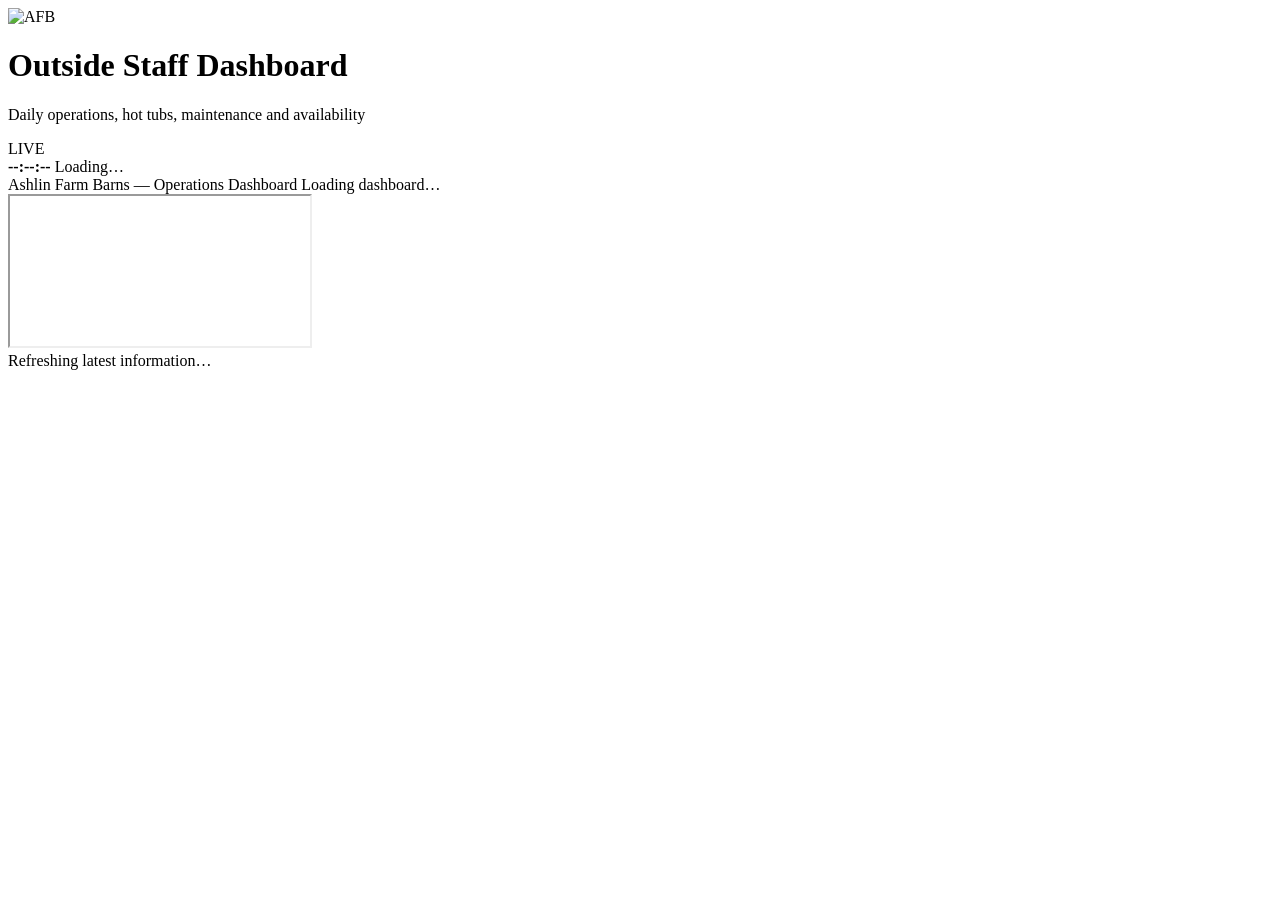
==== index.html @ d500314c "Add index.html" ====
<!doctype html>
<html lang="en">
<head>
  <meta charset="utf-8">
  <meta name="viewport" content="width=device-width, initial-scale=1">
  <meta name="theme-color" content="#0b3048">
  <title>AFB Outside Staff Dashboard</title>
  <link rel="icon" href="afb-logo.svg" type="image/svg+xml">
  <link rel="stylesheet" href="styles.css">
</head>
<body>
  <div class="shell">
    <header class="topbar">
      <div class="brand">
        <img src="afb-logo.svg" alt="AFB" class="logo">
        <div class="brand-text">
          <h1>Outside Staff Dashboard</h1>
          <p>Daily operations, hot tubs, maintenance and availability</p>
        </div>
      </div>

      <div class="status-area">
        <div class="connection" id="connectionState">
          <span class="dot"></span>
          <span>LIVE</span>
        </div>

        <div class="clock">
          <strong id="clock">--:--:--</strong>
          <span id="date">Loading…</span>
        </div>
      </div>
    </header>

    <div class="subbar">
      <span>Ashlin Farm Barns — Operations Dashboard</span>
      <span id="refreshText">Loading dashboard…</span>
    </div>

    <main class="viewer">
      <div class="progress" id="progress"></div>

      <iframe
        id="dashboard"
        title="AFB Operations Dashboard"
        referrerpolicy="no-referrer"
        allowfullscreen>
      </iframe>

      <div id="loadingBadge" class="loading-badge">Refreshing latest information…</div>
      <div id="offlineBadge" class="offline-badge" hidden>
        Internet connection lost — showing the last loaded dashboard
      </div>
    </main>
  </div>

  <script src="app.js"></script>
</body>
</html>
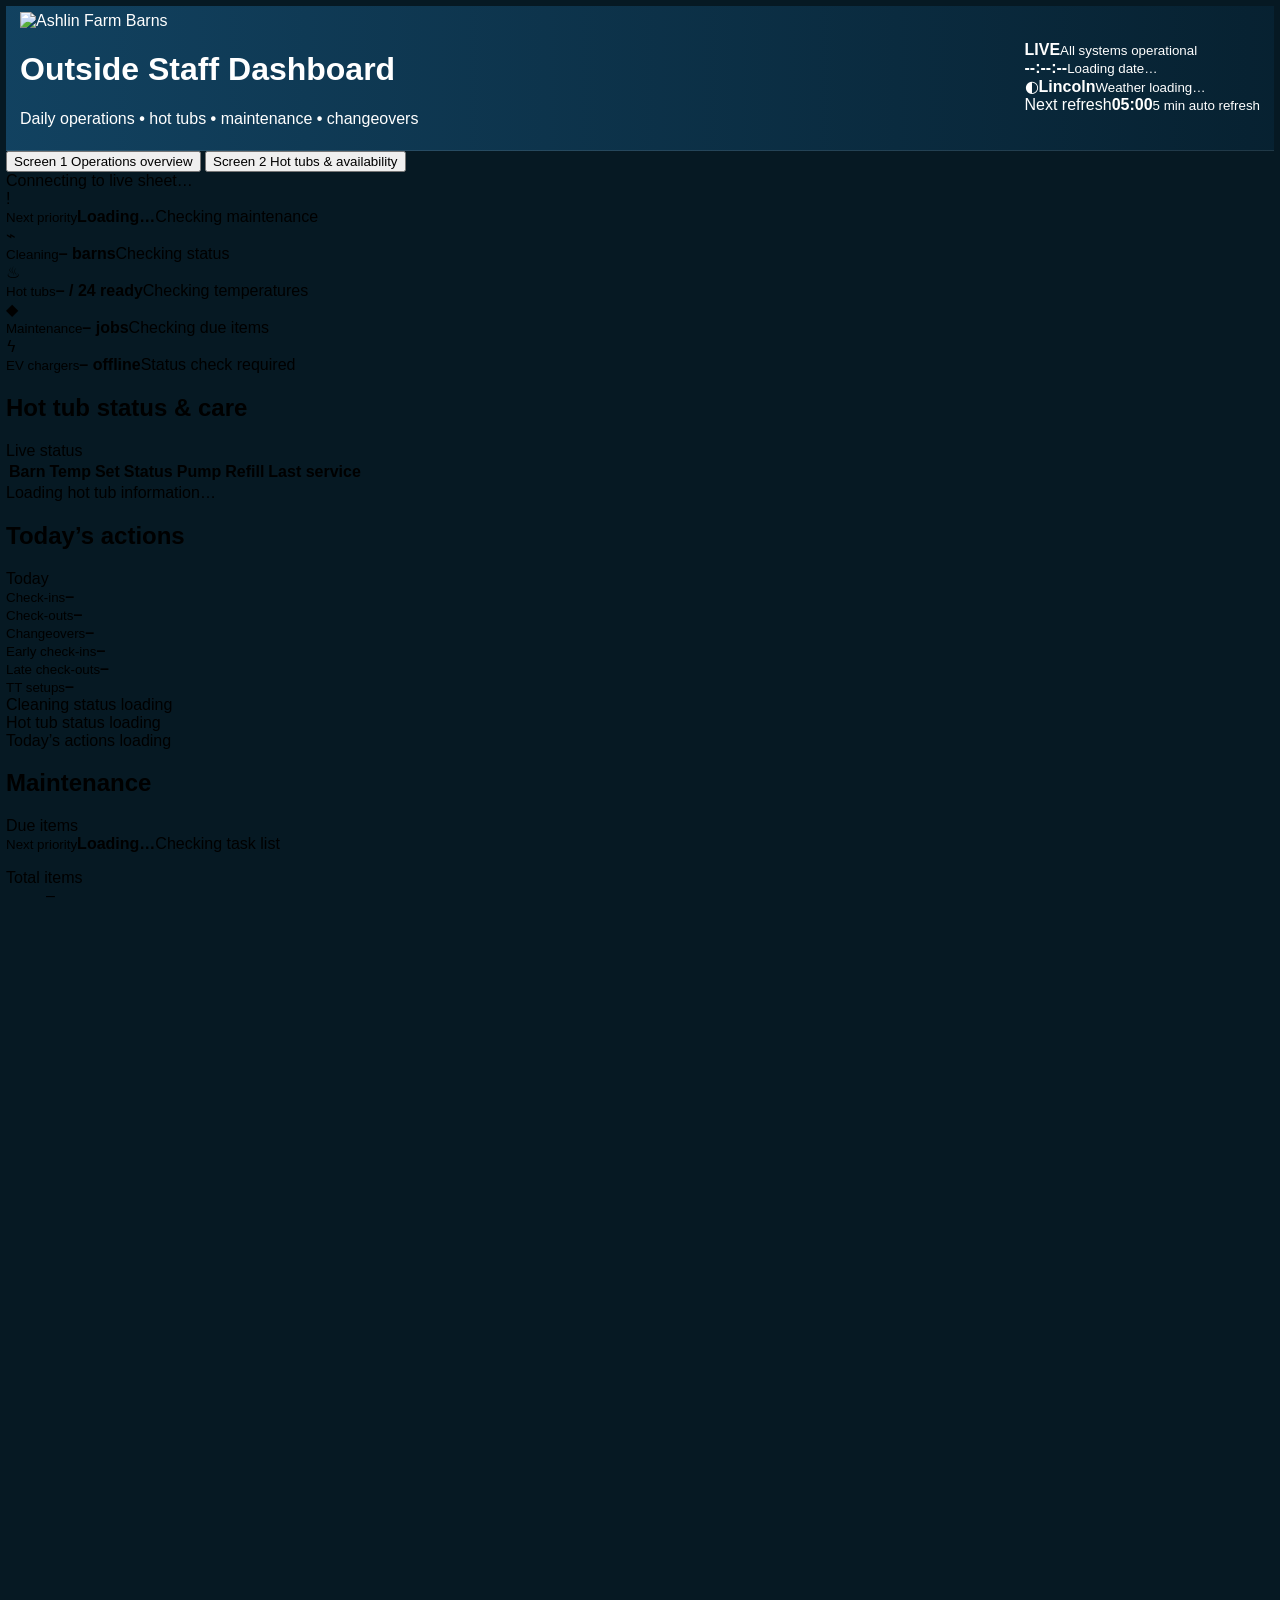
==== commit b3154166: "Replace spreadsheet wrapper with AFB operations dashboard" ====
--- a/index.html
+++ b/index.html
@@ -2,58 +2,112 @@
 <html lang="en">
 <head>
   <meta charset="utf-8">
-  <meta name="viewport" content="width=device-width, initial-scale=1">
-  <meta name="theme-color" content="#0b3048">
+  <meta name="viewport" content="width=device-width,initial-scale=1">
+  <meta name="theme-color" content="#050b10">
   <title>AFB Outside Staff Dashboard</title>
-  <link rel="icon" href="afb-logo.svg" type="image/svg+xml">
+  <link rel="icon" href="afb-logo.png" type="image/png">
   <link rel="stylesheet" href="styles.css">
 </head>
 <body>
-  <div class="shell">
+  <div class="app-shell">
     <header class="topbar">
-      <div class="brand">
-        <img src="afb-logo.svg" alt="AFB" class="logo">
-        <div class="brand-text">
+      <div class="brand-lockup">
+        <img src="afb-logo.png" class="afb-logo" alt="Ashlin Farm Barns">
+        <div>
           <h1>Outside Staff Dashboard</h1>
-          <p>Daily operations, hot tubs, maintenance and availability</p>
+          <p>Daily operations <b>•</b> hot tubs <b>•</b> maintenance <b>•</b> changeovers</p>
         </div>
       </div>
-
-      <div class="status-area">
-        <div class="connection" id="connectionState">
-          <span class="dot"></span>
-          <span>LIVE</span>
-        </div>
-
-        <div class="clock">
-          <strong id="clock">--:--:--</strong>
-          <span id="date">Loading…</span>
-        </div>
+      <div class="header-stats">
+        <div class="system-state" id="systemState"><span class="live-dot"></span><strong>LIVE</strong><small>All systems operational</small></div>
+        <div class="clock-block"><strong id="clock">--:--:--</strong><small id="date">Loading date…</small></div>
+        <div class="weather-block"><span id="weatherIcon">◐</span><strong id="weatherTemp">Lincoln</strong><small id="weatherText">Weather loading…</small></div>
+        <div class="refresh-block"><span>Next refresh</span><strong id="refreshCountdown">05:00</strong><small>5 min auto refresh</small></div>
       </div>
     </header>
 
-    <div class="subbar">
-      <span>Ashlin Farm Barns — Operations Dashboard</span>
-      <span id="refreshText">Loading dashboard…</span>
-    </div>
+    <nav class="screen-tabs" aria-label="Dashboard screens">
+      <button class="screen-tab active" data-screen="overview">Screen 1 <span>Operations overview</span></button>
+      <button class="screen-tab" data-screen="availability">Screen 2 <span>Hot tubs & availability</span></button>
+      <div class="data-status"><span id="dataStatus">Connecting to live sheet…</span><i id="lastUpdated"></i></div>
+    </nav>
 
-    <main class="viewer">
-      <div class="progress" id="progress"></div>
+    <main>
+      <section class="screen active" id="overviewScreen">
+        <div class="alert-row">
+          <article class="alert-card priority"><span class="card-icon">!</span><div><small>Next priority</small><strong id="priorityBarn">Loading…</strong><span id="priorityTask">Checking maintenance</span></div></article>
+          <article class="alert-card cleaning"><span class="card-icon">⌁</span><div><small>Cleaning</small><strong><b id="cleaningCount">–</b> barns</strong><span id="cleaningText">Checking status</span></div></article>
+          <article class="alert-card tubs"><span class="card-icon">♨</span><div><small>Hot tubs</small><strong id="hotTubReady">– / 24 ready</strong><span id="hotTubText">Checking temperatures</span></div></article>
+          <article class="alert-card maintenance"><span class="card-icon">◆</span><div><small>Maintenance</small><strong><b id="maintenanceJobs">–</b> jobs</strong><span id="maintenanceText">Checking due items</span></div></article>
+          <article class="alert-card chargers"><span class="card-icon">ϟ</span><div><small>EV chargers</small><strong><b id="chargerOffline">–</b> offline</strong><span id="chargerText">Status check required</span></div></article>
+        </div>
 
-      <iframe
-        id="dashboard"
-        title="AFB Operations Dashboard"
-        referrerpolicy="no-referrer"
-        allowfullscreen>
-      </iframe>
+        <div class="overview-grid">
+          <article class="panel tubs-panel">
+            <header><h2>Hot tub status & care</h2><span id="tubPanelBadge">Live status</span></header>
+            <div class="table-wrap"><table id="hotTubTable"><thead><tr><th>Barn</th><th>Temp</th><th>Set</th><th>Status</th><th>Pump</th><th>Refill</th><th>Last service</th></tr></thead><tbody></tbody></table></div>
+            <footer id="tubFooter">Loading hot tub information…</footer>
+          </article>
 
-      <div id="loadingBadge" class="loading-badge">Refreshing latest information…</div>
-      <div id="offlineBadge" class="offline-badge" hidden>
-        Internet connection lost — showing the last loaded dashboard
-      </div>
+          <article class="panel actions-panel">
+            <header><h2>Today’s actions</h2><span id="todayLabel">Today</span></header>
+            <div class="metric-grid">
+              <div><small>Check-ins</small><strong id="checkIns">–</strong></div>
+              <div><small>Check-outs</small><strong id="checkOuts">–</strong></div>
+              <div><small>Changeovers</small><strong id="changeovers">–</strong></div>
+              <div class="warn"><small>Early check-ins</small><strong id="earlyCheckIns">–</strong></div>
+              <div><small>Late check-outs</small><strong id="lateCheckOuts">–</strong></div>
+              <div><small>TT setups</small><strong id="ttSetups">–</strong></div>
+            </div>
+            <div class="action-ribbons">
+              <div class="danger" id="cleaningRibbon">Cleaning status loading</div>
+              <div class="amber" id="tubActionRibbon">Hot tub status loading</div>
+              <div class="blue" id="changeRibbon">Today’s actions loading</div>
+            </div>
+          </article>
+
+          <article class="panel maintenance-panel">
+            <header><h2>Maintenance</h2><span>Due items</span></header>
+            <div class="priority-box"><small>Next priority</small><strong id="maintenanceBarn">Loading…</strong><span id="maintenanceTask">Checking task list</span><b id="maintenanceAge"></b></div>
+            <dl class="summary-list">
+              <div><dt>Total items</dt><dd id="maintenanceTotal">–</dd></div>
+              <div class="bad"><dt>Overdue</dt><dd id="maintenanceOverdue">–</dd></div>
+              <div class="warn"><dt>Due this month</dt><dd id="maintenanceThisMonth">–</dd></div>
+              <div class="good"><dt>Due next month</dt><dd id="maintenanceNextMonth">–</dd></div>
+              <div><dt>Due soon</dt><dd id="maintenanceSoon">–</dd></div>
+            </dl>
+          </article>
+
+          <div class="side-stack">
+            <article class="panel mini-panel"><header><h2>PAT testing</h2></header><dl class="summary-list compact"><div><dt>Total items</dt><dd id="patTotal">–</dd></div><div><dt>Failed</dt><dd id="patFailed">–</dd></div><div class="bad"><dt>Overdue</dt><dd id="patOverdue">–</dd></div><div><dt>Due soon</dt><dd id="patSoon">–</dd></div></dl></article>
+            <article class="panel next-panel"><header><h2>Next actions</h2><span>Top 5</span></header><div id="nextActions" class="next-actions"><p>Loading task list…</p></div></article>
+          </div>
+        </div>
+      </section>
+
+      <section class="screen" id="availabilityScreen">
+        <div class="availability-header">
+          <div><small>Screen 2</small><h2>Hot tubs & availability</h2><p>Live booking window from 3 days ago to 14 days ahead</p></div>
+          <div class="legend"><span class="booked">Booked</span><span class="turn">Changeover</span><span class="free">Available</span><span class="fault">Action needed</span></div>
+        </div>
+        <div class="availability-layout">
+          <article class="panel availability-panel"><div class="availability-scroll"><table id="availabilityTable"><thead></thead><tbody></tbody></table></div></article>
+          <aside class="availability-side">
+            <article class="panel"><header><h2>Hot tub actions</h2></header><div id="tubActionList" class="large-actions"><p>Loading live hot tub status…</p></div></article>
+            <article class="panel occupancy"><small>Site occupancy</small><strong id="occupancyCount">– / 24</strong><span id="occupancyText">Loading bookings…</span></article>
+          </aside>
+        </div>
+      </section>
     </main>
+
+    <footer class="footerbar">
+      <span><i class="status-orb green"></i>Internet <b id="internetState">Connected</b></span>
+      <span><i class="status-orb green"></i>Data source <b id="sourceState">Connecting</b></span>
+      <span>Dashboard refreshes every 5 minutes</span>
+      <em>Exceptional stays. Personal touches.</em>
+      <img src="afb-logo.png" alt="">
+    </footer>
   </div>
-
   <script src="app.js"></script>
 </body>
 </html>
--- a/styles.css
+++ b/styles.css
@@ -0,0 +1,248 @@
+:root {
+  --navy-950: #061923;
+  --navy-900: #0a2638;
+  --navy-800: #0d3650;
+  --navy-700: #174f70;
+  --blue-500: #2384b8;
+  --green: #2fd18c;
+  --white: #ffffff;
+  --muted: #a9bfcc;
+}
+
+* {
+  box-sizing: border-box;
+}
+
+html,
+body {
+  width: 100%;
+  height: 100%;
+  margin: 0;
+  overflow: hidden;
+  font-family: "Segoe UI", Arial, sans-serif;
+  background: var(--navy-950);
+}
+
+body {
+  padding: 6px;
+}
+
+.shell {
+  width: 100%;
+  height: 100%;
+  display: grid;
+  grid-template-rows: 58px 24px minmax(0, 1fr);
+  overflow: hidden;
+  border: 1px solid rgba(255, 255, 255, 0.12);
+  border-radius: 10px;
+  background: var(--navy-900);
+  box-shadow: 0 16px 45px rgba(0, 0, 0, 0.32);
+}
+
+.topbar {
+  display: flex;
+  align-items: center;
+  justify-content: space-between;
+  min-width: 0;
+  padding: 6px 14px;
+  color: var(--white);
+  background:
+    linear-gradient(90deg, rgba(18, 67, 97, 0.98), rgba(7, 34, 49, 0.98));
+  border-bottom: 1px solid rgba(255, 255, 255, 0.10);
+}
+
+.brand {
+  display: flex;
+  align-items: center;
+  gap: 11px;
+  min-width: 0;
+}
+
+.logo {
+  width: 42px;
+  height: 42px;
+  flex: 0 0 auto;
+  filter: drop-shadow(0 4px 8px rgba(0, 0, 0, 0.25));
+}
+
+.brand-text {
+  min-width: 0;
+}
+
+.brand-text h1 {
+  margin: 0;
+  font-size: clamp(17px, 1.45vw, 24px);
+  line-height: 1.05;
+  font-weight: 750;
+  letter-spacing: 0.01em;
+}
+
+.brand-text p {
+  margin: 4px 0 0;
+  color: var(--muted);
+  font-size: clamp(9px, 0.72vw, 12px);
+  white-space: nowrap;
+}
+
+.status-area {
+  display: flex;
+  align-items: center;
+  gap: 15px;
+  flex: 0 0 auto;
+}
+
+.connection {
+  height: 28px;
+  display: inline-flex;
+  align-items: center;
+  gap: 7px;
+  padding: 0 10px;
+  border: 1px solid rgba(47, 209, 140, 0.40);
+  border-radius: 999px;
+  color: #dfffee;
+  background: rgba(47, 209, 140, 0.09);
+  font-weight: 800;
+  font-size: 10px;
+  letter-spacing: 0.11em;
+}
+
+.connection.offline {
+  border-color: rgba(255, 181, 71, 0.5);
+  background: rgba(255, 181, 71, 0.12);
+  color: #fff2d6;
+}
+
+.dot {
+  width: 7px;
+  height: 7px;
+  border-radius: 50%;
+  background: var(--green);
+  box-shadow: 0 0 0 4px rgba(47, 209, 140, 0.13);
+  animation: pulse 2s infinite;
+}
+
+.connection.offline .dot {
+  background: #ffb547;
+  box-shadow: 0 0 0 4px rgba(255, 181, 71, 0.13);
+}
+
+.clock {
+  min-width: 136px;
+  text-align: right;
+}
+
+.clock strong {
+  display: block;
+  font-size: clamp(18px, 1.5vw, 25px);
+  line-height: 1;
+  letter-spacing: 0.03em;
+}
+
+.clock span {
+  display: block;
+  margin-top: 4px;
+  color: var(--muted);
+  font-size: 10px;
+}
+
+.subbar {
+  display: flex;
+  align-items: center;
+  justify-content: space-between;
+  padding: 0 11px;
+  color: #edf7fb;
+  background: linear-gradient(90deg, #1d5d86, #174b6c);
+  border-bottom: 1px solid rgba(255, 255, 255, 0.10);
+  font-size: 11px;
+  font-weight: 700;
+}
+
+.subbar span:last-child {
+  color: #d8e8f1;
+  font-weight: 600;
+}
+
+.viewer {
+  position: relative;
+  min-height: 0;
+  overflow: hidden;
+  background: #f6f8f9;
+}
+
+#dashboard {
+  display: block;
+  width: 100%;
+  height: 100%;
+  border: 0;
+  background: #f6f8f9;
+}
+
+.progress {
+  position: absolute;
+  z-index: 5;
+  top: 0;
+  left: 0;
+  width: 0;
+  height: 3px;
+  opacity: 0;
+  background: linear-gradient(90deg, #55c5ec, #2fd18c);
+}
+
+body.loading .progress {
+  opacity: 1;
+  animation: loadbar 1.8s ease-in-out infinite;
+}
+
+.loading-badge,
+.offline-badge {
+  position: absolute;
+  z-index: 6;
+  padding: 8px 11px;
+  border-radius: 8px;
+  font-size: 11px;
+  font-weight: 700;
+  box-shadow: 0 8px 24px rgba(0, 0, 0, 0.22);
+}
+
+.loading-badge {
+  right: 12px;
+  bottom: 10px;
+  color: #fff;
+  background: rgba(5, 28, 42, 0.92);
+  opacity: 0;
+  transform: translateY(5px);
+  transition: 0.2s ease;
+}
+
+body.loading .loading-badge {
+  opacity: 1;
+  transform: translateY(0);
+}
+
+.offline-badge {
+  left: 50%;
+  top: 10px;
+  transform: translateX(-50%);
+  color: #fff6df;
+  background: rgba(145, 84, 0, 0.95);
+}
+
+@keyframes pulse {
+  0%, 100% { opacity: 1; }
+  50% { opacity: 0.45; }
+}
+
+@keyframes loadbar {
+  0%   { width: 8%; transform: translateX(-100%); }
+  55%  { width: 46%; }
+  100% { width: 75%; transform: translateX(145%); }
+}
+
+@media (max-width: 900px) {
+  body { padding: 0; }
+  .shell { border-radius: 0; border: 0; }
+  .brand-text p { display: none; }
+  .connection { display: none; }
+  .clock { min-width: 105px; }
+  .subbar { font-size: 10px; }
+}
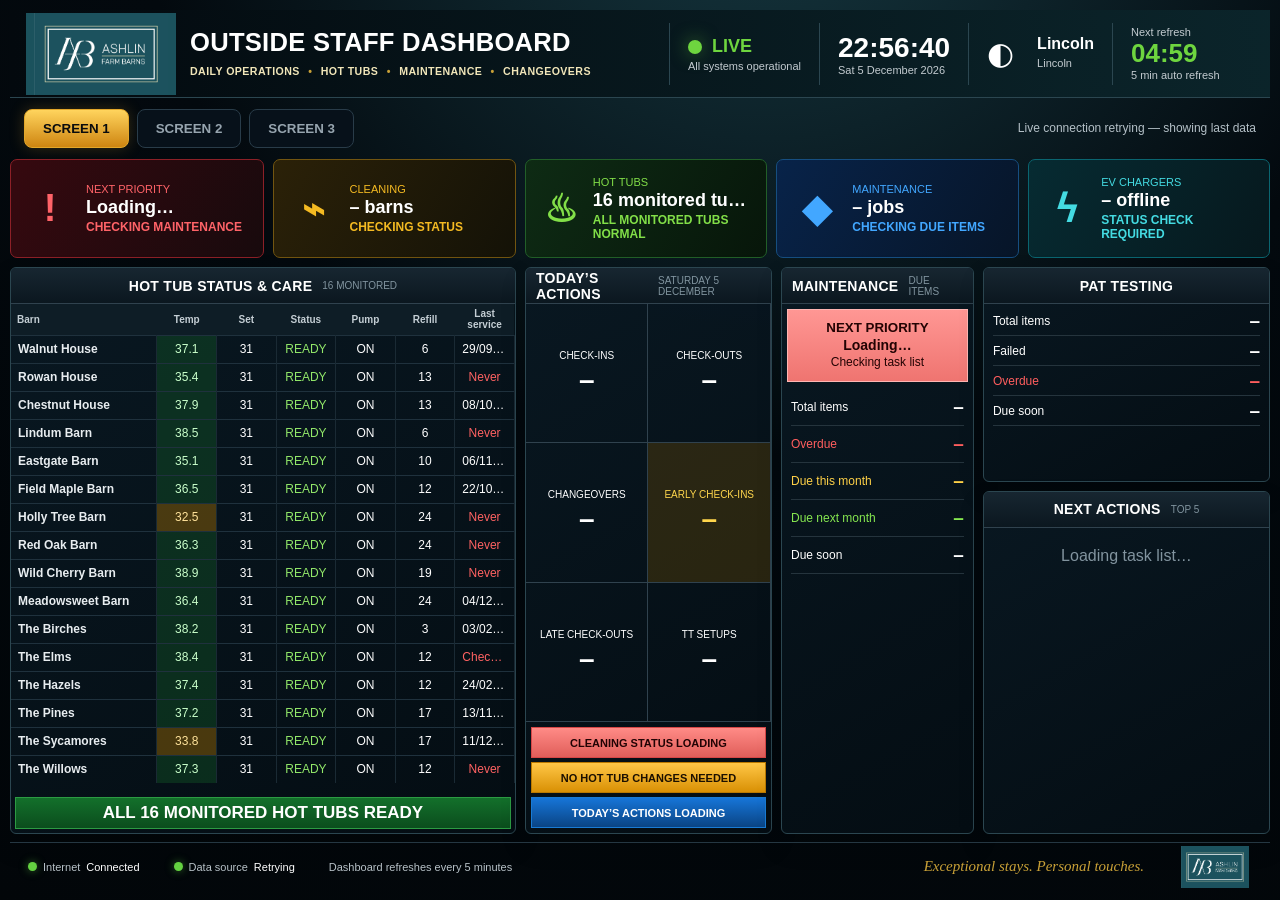
==== commit c65fc019: "Add secure live operations screen (index.html)" ====
--- a/index.html
+++ b/index.html
@@ -29,6 +29,7 @@
     <nav class="screen-tabs" aria-label="Dashboard screens">
       <button class="screen-tab active" data-screen="overview">Screen 1 <span>Operations overview</span></button>
       <button class="screen-tab" data-screen="availability">Screen 2 <span>Hot tubs & availability</span></button>
+      <button class="screen-tab" data-screen="operations">Screen 3 <span>Live site operations</span></button>
       <div class="data-status"><span id="dataStatus">Connecting to live sheet…</span><i id="lastUpdated"></i></div>
     </nav>
 
@@ -98,6 +99,32 @@
           </aside>
         </div>
       </section>
+
+      <section class="screen" id="operationsScreen">
+        <div class="operations-header">
+          <div><small>Screen 3</small><h2>Live site operations</h2><p>Securely linked to AFB Staff</p></div>
+          <div class="operations-updated"><span id="appFeedState">Checking secure connection…</span><i id="appFeedUpdated"></i></div>
+        </div>
+        <div id="tvSetupState" class="tv-setup-state" hidden>
+          <strong>Connect this TV to AFB Staff</strong>
+          <p>Create a one-time setup link in <b>Manager → TV dashboard</b>, then open that link on this screen.</p>
+        </div>
+        <div id="operationsContent" class="operations-content">
+          <div class="operations-metrics">
+            <article class="ops-metric staff"><span>Outside staff</span><strong id="staffCount">–</strong><small>checked in now</small></article>
+            <article class="ops-metric bbq"><span>BBQs</span><strong id="bbqCount">–</strong><small>to clean</small></article>
+            <article class="ops-metric lockout"><span>Hot tubs</span><strong id="lockoutCount">–</strong><small>on lockout</small></article>
+            <article class="ops-metric urgent"><span>Maintenance</span><strong id="urgentCount">–</strong><small>urgent / high</small></article>
+            <article class="ops-metric checks"><span>Checks today</span><strong><b id="morningCheckCount">–</b> / <b id="afternoonCheckCount">–</b></strong><small>morning / afternoon</small></article>
+          </div>
+          <div class="operations-grid">
+            <article class="panel ops-panel"><header><h2>Outside staff checked in</h2><span>First names</span></header><div id="checkedInList" class="ops-list"></div></article>
+            <article class="panel ops-panel"><header><h2>BBQs to clean</h2><span>Thursday & Sunday reports</span></header><div id="bbqList" class="ops-list"></div></article>
+            <article class="panel ops-panel"><header><h2>Hot tub lockouts</h2><span>Current</span></header><div id="lockoutList" class="ops-list"></div></article>
+            <article class="panel ops-panel maintenance-live"><header><h2>Urgent app maintenance</h2><span>Top 5</span></header><div id="urgentList" class="ops-list"></div></article>
+          </div>
+        </div>
+      </section>
     </main>
 
     <footer class="footerbar">
--- a/styles.css
+++ b/styles.css
@@ -1,248 +1,10 @@
-:root {
-  --navy-950: #061923;
-  --navy-900: #0a2638;
-  --navy-800: #0d3650;
-  --navy-700: #174f70;
-  --blue-500: #2384b8;
-  --green: #2fd18c;
-  --white: #ffffff;
-  --muted: #a9bfcc;
-}
-
-* {
-  box-sizing: border-box;
-}
-
-html,
-body {
-  width: 100%;
-  height: 100%;
-  margin: 0;
-  overflow: hidden;
-  font-family: "Segoe UI", Arial, sans-serif;
-  background: var(--navy-950);
-}
-
-body {
-  padding: 6px;
-}
-
-.shell {
-  width: 100%;
-  height: 100%;
-  display: grid;
-  grid-template-rows: 58px 24px minmax(0, 1fr);
-  overflow: hidden;
-  border: 1px solid rgba(255, 255, 255, 0.12);
-  border-radius: 10px;
-  background: var(--navy-900);
-  box-shadow: 0 16px 45px rgba(0, 0, 0, 0.32);
-}
-
-.topbar {
-  display: flex;
-  align-items: center;
-  justify-content: space-between;
-  min-width: 0;
-  padding: 6px 14px;
-  color: var(--white);
-  background:
-    linear-gradient(90deg, rgba(18, 67, 97, 0.98), rgba(7, 34, 49, 0.98));
-  border-bottom: 1px solid rgba(255, 255, 255, 0.10);
-}
-
-.brand {
-  display: flex;
-  align-items: center;
-  gap: 11px;
-  min-width: 0;
-}
-
-.logo {
-  width: 42px;
-  height: 42px;
-  flex: 0 0 auto;
-  filter: drop-shadow(0 4px 8px rgba(0, 0, 0, 0.25));
-}
-
-.brand-text {
-  min-width: 0;
-}
-
-.brand-text h1 {
-  margin: 0;
-  font-size: clamp(17px, 1.45vw, 24px);
-  line-height: 1.05;
-  font-weight: 750;
-  letter-spacing: 0.01em;
-}
-
-.brand-text p {
-  margin: 4px 0 0;
-  color: var(--muted);
-  font-size: clamp(9px, 0.72vw, 12px);
-  white-space: nowrap;
-}
-
-.status-area {
-  display: flex;
-  align-items: center;
-  gap: 15px;
-  flex: 0 0 auto;
-}
-
-.connection {
-  height: 28px;
-  display: inline-flex;
-  align-items: center;
-  gap: 7px;
-  padding: 0 10px;
-  border: 1px solid rgba(47, 209, 140, 0.40);
-  border-radius: 999px;
-  color: #dfffee;
-  background: rgba(47, 209, 140, 0.09);
-  font-weight: 800;
-  font-size: 10px;
-  letter-spacing: 0.11em;
-}
-
-.connection.offline {
-  border-color: rgba(255, 181, 71, 0.5);
-  background: rgba(255, 181, 71, 0.12);
-  color: #fff2d6;
-}
-
-.dot {
-  width: 7px;
-  height: 7px;
-  border-radius: 50%;
-  background: var(--green);
-  box-shadow: 0 0 0 4px rgba(47, 209, 140, 0.13);
-  animation: pulse 2s infinite;
-}
-
-.connection.offline .dot {
-  background: #ffb547;
-  box-shadow: 0 0 0 4px rgba(255, 181, 71, 0.13);
-}
-
-.clock {
-  min-width: 136px;
-  text-align: right;
-}
-
-.clock strong {
-  display: block;
-  font-size: clamp(18px, 1.5vw, 25px);
-  line-height: 1;
-  letter-spacing: 0.03em;
-}
-
-.clock span {
-  display: block;
-  margin-top: 4px;
-  color: var(--muted);
-  font-size: 10px;
-}
-
-.subbar {
-  display: flex;
-  align-items: center;
-  justify-content: space-between;
-  padding: 0 11px;
-  color: #edf7fb;
-  background: linear-gradient(90deg, #1d5d86, #174b6c);
-  border-bottom: 1px solid rgba(255, 255, 255, 0.10);
-  font-size: 11px;
-  font-weight: 700;
-}
-
-.subbar span:last-child {
-  color: #d8e8f1;
-  font-weight: 600;
-}
-
-.viewer {
-  position: relative;
-  min-height: 0;
-  overflow: hidden;
-  background: #f6f8f9;
-}
-
-#dashboard {
-  display: block;
-  width: 100%;
-  height: 100%;
-  border: 0;
-  background: #f6f8f9;
-}
-
-.progress {
-  position: absolute;
-  z-index: 5;
-  top: 0;
-  left: 0;
-  width: 0;
-  height: 3px;
-  opacity: 0;
-  background: linear-gradient(90deg, #55c5ec, #2fd18c);
-}
-
-body.loading .progress {
-  opacity: 1;
-  animation: loadbar 1.8s ease-in-out infinite;
-}
-
-.loading-badge,
-.offline-badge {
-  position: absolute;
-  z-index: 6;
-  padding: 8px 11px;
-  border-radius: 8px;
-  font-size: 11px;
-  font-weight: 700;
-  box-shadow: 0 8px 24px rgba(0, 0, 0, 0.22);
-}
-
-.loading-badge {
-  right: 12px;
-  bottom: 10px;
-  color: #fff;
-  background: rgba(5, 28, 42, 0.92);
-  opacity: 0;
-  transform: translateY(5px);
-  transition: 0.2s ease;
-}
-
-body.loading .loading-badge {
-  opacity: 1;
-  transform: translateY(0);
-}
-
-.offline-badge {
-  left: 50%;
-  top: 10px;
-  transform: translateX(-50%);
-  color: #fff6df;
-  background: rgba(145, 84, 0, 0.95);
-}
-
-@keyframes pulse {
-  0%, 100% { opacity: 1; }
-  50% { opacity: 0.45; }
-}
-
-@keyframes loadbar {
-  0%   { width: 8%; transform: translateX(-100%); }
-  55%  { width: 46%; }
-  100% { width: 75%; transform: translateX(145%); }
-}
-
-@media (max-width: 900px) {
-  body { padding: 0; }
-  .shell { border-radius: 0; border: 0; }
-  .brand-text p { display: none; }
-  .connection { display: none; }
-  .clock { min-width: 105px; }
-  .subbar { font-size: 10px; }
-}
+:root{--bg:#03090e;--panel:#07141d;--panel2:#0a1b26;--line:#2b4650;--lagoon:#1b525d;--beige:#cab4a6;--lemon:#f1e6b9;--gold:#c8a037;--gold2:#f1e6b9;--white:#fff;--muted:#9cabb5;--green:#6ed53f;--red:#ff5c5c;--blue:#3c9df5;--cyan:#55c5ce;--amber:#e5b538}
+*{box-sizing:border-box}html,body{margin:0;width:100%;height:100%;overflow:hidden;background:radial-gradient(circle at 60% -20%,#173b44 0,#03090e 48%,#020609 100%);color:var(--white);font-family:"Segoe UI",Arial,sans-serif}body{padding:10px}.app-shell{height:100%;display:grid;grid-template-rows:88px 45px minmax(0,1fr) 48px;gap:8px;max-width:1920px;margin:auto}.topbar{display:flex;align-items:center;justify-content:space-between;padding:4px 16px;border-bottom:1px solid #2b4650;background:linear-gradient(90deg,rgba(3,9,14,.98),rgba(11,37,43,.96));min-width:0}.brand-lockup{display:flex;align-items:center;gap:14px;min-width:0}.afb-logo{width:150px;height:82px;object-fit:contain;flex:0 0 auto;background:var(--lagoon)}.brand-lockup h1{margin:0;text-transform:uppercase;font-size:clamp(25px,2vw,42px);line-height:1;font-weight:800;letter-spacing:.01em}.brand-lockup p{margin:9px 0 0;color:var(--lemon);font-size:clamp(10px,.83vw,16px);font-weight:700;text-transform:uppercase;letter-spacing:.04em}.brand-lockup p b{padding:0 5px;color:var(--gold)}.header-stats{display:flex;align-items:stretch;height:62px;white-space:nowrap}.header-stats>div{min-width:142px;padding:2px 18px;border-left:1px solid #2b4650;display:grid;align-content:center}.header-stats small,.refresh-block span{display:block;color:#c3cbd0;font-size:11px}.system-state{grid-template-columns:16px auto;column-gap:8px}.system-state strong{color:var(--green);font-size:18px}.system-state small{grid-column:1/3;margin-top:3px}.live-dot{width:14px;height:14px;margin-top:4px;border-radius:50%;background:var(--green);box-shadow:0 0 18px rgba(110,213,63,.5)}.clock-block strong{font-size:28px}.weather-block{grid-template-columns:42px auto!important;column-gap:8px}.weather-block>span{grid-row:1/3;font-size:31px}.weather-block strong{font-size:16px}.weather-block small{max-width:120px;overflow:hidden;text-overflow:ellipsis}.refresh-block strong{font-size:26px;color:var(--green)}
+.screen-tabs{display:flex;align-items:center;gap:8px;padding:0 14px}.screen-tab{height:39px;border:1px solid #293c49;border-radius:8px;background:#07111a;color:#97a5af;padding:0 18px;text-transform:uppercase;font-weight:800;cursor:pointer}.screen-tab span{display:none}.screen-tab.active{color:#090b0d;border-color:#e3a72a;background:linear-gradient(#ffd45d,#ce8511);box-shadow:0 0 15px rgba(231,169,41,.22)}.data-status{margin-left:auto;text-align:right;color:#b4c0c7;font-size:12px}.data-status i{display:block;color:#6d818d;font-style:normal;margin-top:2px}
+main{min-height:0}.screen{display:none;height:100%;min-height:0}.screen.active{display:grid}.alert-row{display:grid;grid-template-columns:1.05fr 1fr 1fr 1fr 1fr;gap:9px;margin-bottom:9px}.alert-card{min-height:86px;display:flex;align-items:center;gap:15px;padding:11px 18px;border:1px solid;border-radius:7px;background:linear-gradient(130deg,rgba(255,255,255,.035),rgba(255,255,255,.012));overflow:hidden}.alert-card .card-icon{width:42px;text-align:center;font-size:38px;font-weight:800}.alert-card div{display:grid;gap:2px;min-width:0}.alert-card small{font-size:11px;text-transform:uppercase}.alert-card strong{font-size:18px;white-space:nowrap;text-overflow:ellipsis;overflow:hidden}.alert-card span:not(.card-icon){font-size:12px;font-weight:700;text-transform:uppercase}.alert-card.priority{border-color:#8c2027;background:linear-gradient(120deg,#36090f,#180a0d)}.priority .card-icon,.priority small,.priority span{color:#ff6368}.alert-card.cleaning{border-color:#725510;background:linear-gradient(120deg,#2b2108,#141207)}.cleaning .card-icon,.cleaning small,.cleaning span{color:#f4ba22}.alert-card.tubs{border-color:#225f28;background:linear-gradient(120deg,#0e2b14,#07160a)}.tubs .card-icon,.tubs small,.tubs span{color:#82df48}.alert-card.maintenance{border-color:#164e80;background:linear-gradient(120deg,#082349,#071528)}.maintenance .card-icon,.maintenance small,.maintenance span{color:#42a7ff}.alert-card.chargers{border-color:#0a6570;background:linear-gradient(120deg,#062b32,#06181d)}.chargers .card-icon,.chargers small,.chargers span{color:#44dbe2}
+.overview-grid{min-height:0;display:grid;grid-template-columns:2.15fr 1.05fr .82fr 1.22fr;gap:9px}.panel{min-height:0;border:1px solid var(--line);border-radius:6px;background:linear-gradient(150deg,rgba(9,24,34,.98),rgba(4,13,19,.98));overflow:hidden;box-shadow:0 12px 26px rgba(0,0,0,.16)}.panel>header{height:36px;display:flex;align-items:center;justify-content:center;gap:10px;border-bottom:1px solid #30424e;background:linear-gradient(#172631,#0b171f);padding:0 10px}.panel h2{margin:0;font-size:14px;text-transform:uppercase;letter-spacing:.02em}.panel>header span{color:#81949f;font-size:10px;text-transform:uppercase}.tubs-panel{display:grid;grid-template-rows:36px minmax(0,1fr) 40px}.table-wrap{min-height:0;overflow:hidden}table{width:100%;border-collapse:collapse;table-layout:fixed}th{height:31px;padding:4px 6px;background:#0e1d26;color:#c4ced4;font-size:10px;text-align:center}td{height:28px;padding:4px 7px;border-top:1px solid #1f313d;border-right:1px solid #1a2a34;font-size:12px;text-align:center;white-space:nowrap;overflow:hidden;text-overflow:ellipsis}th:first-child,td:first-child{text-align:left;width:29%}td:first-child{font-weight:700;color:#e8edf0}.temp-good{background:rgba(24,107,43,.32);color:#caffcb}.temp-warn{background:rgba(176,117,0,.4);color:#ffe39b}.temp-bad{background:#a41415;color:#fff}.status-ready{color:#92e86a}.status-action{color:#ffbf3e}.service-overdue{color:#ff6262}.tubs-panel footer{display:flex;align-items:center;justify-content:center;margin:4px;border:1px solid #2c9b43;background:linear-gradient(#13702b,#0b4d1d);font-weight:800;font-size:17px;text-transform:uppercase}
+.actions-panel{display:grid;grid-template-rows:36px minmax(0,1fr) auto}.metric-grid{display:grid;grid-template-columns:1fr 1fr}.metric-grid>div{display:grid;align-content:center;text-align:center;border-right:1px solid #30424e;border-bottom:1px solid #30424e;min-height:70px}.metric-grid small{text-transform:uppercase;font-size:10px}.metric-grid strong{font-size:28px;margin-top:3px}.metric-grid .warn{background:rgba(123,84,0,.3);color:#ffd64c}.action-ribbons{padding:5px;display:grid;gap:4px}.action-ribbons div{height:31px;display:flex;align-items:center;justify-content:center;text-align:center;font-size:11px;font-weight:800;text-transform:uppercase;border:1px solid}.action-ribbons .danger{border-color:#d64747;background:linear-gradient(#ff8b86,#e05e5a);color:#210304}.action-ribbons .amber{border-color:#bb7900;background:linear-gradient(#ffc747,#d99004);color:#1c1000}.action-ribbons .blue{border-color:#197bd4;background:linear-gradient(#1675d8,#0a4484)}
+.maintenance-panel{display:grid;grid-template-rows:36px auto minmax(0,1fr)}.priority-box{margin:5px;padding:10px 7px;background:linear-gradient(#ff9794,#ef7470);color:#230303;text-align:center;display:grid;gap:2px;border:1px solid #ffb5b2}.priority-box small{text-transform:uppercase;font-weight:800}.priority-box strong{font-size:14px}.priority-box span{font-size:12px}.priority-box b{font-size:11px;text-transform:uppercase}.summary-list{margin:0;padding:2px 9px}.summary-list div{min-height:37px;display:flex;align-items:center;justify-content:space-between;border-bottom:1px solid #25343d}.summary-list dt{font-size:12px}.summary-list dd{margin:0;font-weight:800;font-size:19px}.summary-list .bad{color:#ff5e5e}.summary-list .warn{color:#ffd147}.summary-list .good{color:#86e850}.side-stack{min-height:0;display:grid;grid-template-rows:.77fr 1.23fr;gap:9px}.mini-panel{display:grid;grid-template-rows:36px 1fr}.summary-list.compact div{min-height:30px}.next-panel{display:grid;grid-template-rows:36px 1fr}.next-actions{padding:3px 8px;overflow:hidden}.next-actions p{color:#82949f;text-align:center}.next-action{display:grid;grid-template-columns:1fr auto;gap:3px 8px;padding:7px 3px;border-bottom:1px solid #22323b}.next-action strong{font-size:11px}.next-action span{font-size:10px;color:#91a1aa}.next-action b{grid-row:1/3;grid-column:2;font-size:11px;color:#ffb940;align-self:center}
+#availabilityScreen{grid-template-rows:76px minmax(0,1fr)}.availability-header{display:flex;align-items:center;justify-content:space-between;padding:7px 16px}.availability-header small{color:var(--gold);text-transform:uppercase;font-weight:700}.availability-header h2{margin:1px 0;text-transform:uppercase;font-size:25px}.availability-header p{margin:0;color:#8799a3;font-size:12px}.legend{display:flex;gap:6px}.legend span{padding:7px 11px;border-radius:4px;font-size:10px;text-transform:uppercase;font-weight:800}.booked{background:#155b22;color:#c8ffcb}.turn{background:#a66c08;color:#fff0b5}.free{background:#15334b;color:#a7ddff}.fault{background:#8f171a;color:#fff}.availability-layout{min-height:0;display:grid;grid-template-columns:1fr 260px;gap:9px}.availability-panel{padding:6px}.availability-scroll{height:100%;overflow:hidden}.availability-panel table{min-width:1220px}.availability-panel th{font-size:9px;height:28px;border-right:1px solid #344650}.availability-panel td{font-size:9px;height:24px;padding:2px}.availability-panel th:first-child,.availability-panel td:first-child{position:sticky;left:0;width:130px;background:#0e1b24;z-index:2}.cell-booked{background:#10511d;color:#d9ffdc}.cell-turn{background:linear-gradient(90deg,#c04622,#d49813);color:white}.cell-free{background:#14354e;color:#b9e5ff}.cell-fault{background:#8a1619;color:#fff}.availability-side{min-height:0;display:grid;grid-template-rows:1fr 110px;gap:9px}.availability-side>.panel:first-child{display:grid;grid-template-rows:36px 1fr}.large-actions{padding:8px;overflow:hidden}.large-action{padding:10px 7px;border-bottom:1px solid #243640}.large-action strong{display:block;font-size:12px}.large-action span{font-size:10px;color:#aebbc2}.occupancy{display:grid;place-content:center;text-align:center;border-color:#2a8540;background:linear-gradient(#0b3a18,#061d0d)}.occupancy small{text-transform:uppercase;color:#7bd889}.occupancy strong{font-size:28px}.occupancy span{font-size:11px;color:#a8cdb0}
+.footerbar{display:flex;align-items:center;gap:34px;padding:0 18px;border-top:1px solid #253742;color:#b8c2c8;font-size:11px}.footerbar>span{display:flex;align-items:center;gap:6px}.footerbar span b{font-weight:500;color:white}.status-orb{display:inline-block;width:9px;height:9px;border-radius:50%}.status-orb.green{background:#64d241;box-shadow:0 0 8px rgba(100,210,65,.5)}.footerbar em{margin-left:auto;color:var(--gold);font-family:Georgia,serif;font-size:15px}.footerbar img{width:74px;height:42px;object-fit:contain}
+@media(max-width:1250px){.weather-block{display:none!important}.header-stats>div{min-width:125px;padding:2px 12px}.overview-grid{grid-template-columns:2fr 1fr .85fr}.side-stack{display:none}.alert-row{grid-template-columns:repeat(4,1fr)}.alert-card.chargers{display:none}.brand-lockup h1{font-size:27px}}@media(max-height:800px){body{padding:5px}.app-shell{grid-template-rows:72px 40px minmax(0,1fr) 38px;gap:5px}.afb-logo{width:122px;height:68px}.alert-card{min-height:68px;padding:7px 12px}.alert-card .card-icon{font-size:29px}.alert-card strong{font-size:15px}.panel>header{height:30px}.tubs-panel{grid-template-rows:30px minmax(0,1fr) 34px}.actions-panel{grid-template-rows:30px minmax(0,1fr) auto}.maintenance-panel{grid-template-rows:30px auto minmax(0,1fr)}td{height:23px;padding:2px 5px}.metric-grid>div{min-height:53px}.summary-list div{min-height:30px}.footerbar{font-size:10px}}
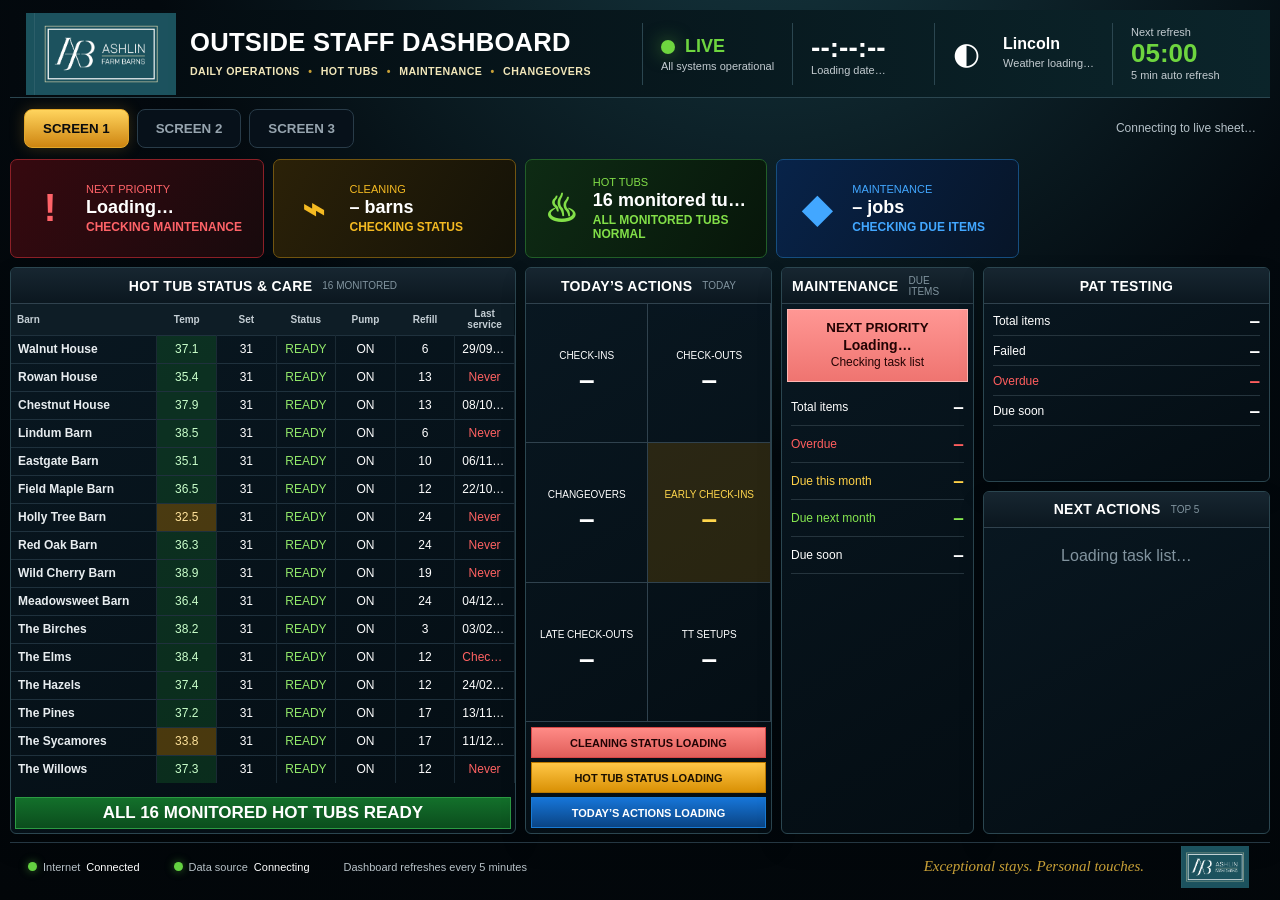
==== commit e64115c2: "Refine dashboard screens (index.html)" ====
--- a/index.html
+++ b/index.html
@@ -28,7 +28,7 @@
 
     <nav class="screen-tabs" aria-label="Dashboard screens">
       <button class="screen-tab active" data-screen="overview">Screen 1 <span>Operations overview</span></button>
-      <button class="screen-tab" data-screen="availability">Screen 2 <span>Hot tubs & availability</span></button>
+      <button class="screen-tab" data-screen="availability">Screen 2 <span>Bookings & changeovers</span></button>
       <button class="screen-tab" data-screen="operations">Screen 3 <span>Live site operations</span></button>
       <div class="data-status"><span id="dataStatus">Connecting to live sheet…</span><i id="lastUpdated"></i></div>
     </nav>
@@ -40,7 +40,6 @@
           <article class="alert-card cleaning"><span class="card-icon">⌁</span><div><small>Cleaning</small><strong><b id="cleaningCount">–</b> barns</strong><span id="cleaningText">Checking status</span></div></article>
           <article class="alert-card tubs"><span class="card-icon">♨</span><div><small>Hot tubs</small><strong id="hotTubReady">– / 24 ready</strong><span id="hotTubText">Checking temperatures</span></div></article>
           <article class="alert-card maintenance"><span class="card-icon">◆</span><div><small>Maintenance</small><strong><b id="maintenanceJobs">–</b> jobs</strong><span id="maintenanceText">Checking due items</span></div></article>
-          <article class="alert-card chargers"><span class="card-icon">ϟ</span><div><small>EV chargers</small><strong><b id="chargerOffline">–</b> offline</strong><span id="chargerText">Status check required</span></div></article>
         </div>
 
         <div class="overview-grid">
@@ -88,15 +87,11 @@
 
       <section class="screen" id="availabilityScreen">
         <div class="availability-header">
-          <div><small>Screen 2</small><h2>Hot tubs & availability</h2><p>Live booking window from 3 days ago to 14 days ahead</p></div>
-          <div class="legend"><span class="booked">Booked</span><span class="turn">Changeover</span><span class="free">Available</span><span class="fault">Action needed</span></div>
+          <div><small>Screen 2</small><h2>Bookings & changeovers</h2><p>Live calendar from 3 days ago to 14 days ahead</p></div>
+          <div class="legend"><span class="booked">Booked</span><span class="turn">Changeover</span><span class="checkout">Check-out</span><span class="checkin">Check-in</span><span class="maintenance-key">Maintenance</span></div>
         </div>
         <div class="availability-layout">
           <article class="panel availability-panel"><div class="availability-scroll"><table id="availabilityTable"><thead></thead><tbody></tbody></table></div></article>
-          <aside class="availability-side">
-            <article class="panel"><header><h2>Hot tub actions</h2></header><div id="tubActionList" class="large-actions"><p>Loading live hot tub status…</p></div></article>
-            <article class="panel occupancy"><small>Site occupancy</small><strong id="occupancyCount">– / 24</strong><span id="occupancyText">Loading bookings…</span></article>
-          </aside>
         </div>
       </section>
 
--- a/styles.css
+++ b/styles.css
@@ -6,5 +6,6 @@
 .actions-panel{display:grid;grid-template-rows:36px minmax(0,1fr) auto}.metric-grid{display:grid;grid-template-columns:1fr 1fr}.metric-grid>div{display:grid;align-content:center;text-align:center;border-right:1px solid #30424e;border-bottom:1px solid #30424e;min-height:70px}.metric-grid small{text-transform:uppercase;font-size:10px}.metric-grid strong{font-size:28px;margin-top:3px}.metric-grid .warn{background:rgba(123,84,0,.3);color:#ffd64c}.action-ribbons{padding:5px;display:grid;gap:4px}.action-ribbons div{height:31px;display:flex;align-items:center;justify-content:center;text-align:center;font-size:11px;font-weight:800;text-transform:uppercase;border:1px solid}.action-ribbons .danger{border-color:#d64747;background:linear-gradient(#ff8b86,#e05e5a);color:#210304}.action-ribbons .amber{border-color:#bb7900;background:linear-gradient(#ffc747,#d99004);color:#1c1000}.action-ribbons .blue{border-color:#197bd4;background:linear-gradient(#1675d8,#0a4484)}
 .maintenance-panel{display:grid;grid-template-rows:36px auto minmax(0,1fr)}.priority-box{margin:5px;padding:10px 7px;background:linear-gradient(#ff9794,#ef7470);color:#230303;text-align:center;display:grid;gap:2px;border:1px solid #ffb5b2}.priority-box small{text-transform:uppercase;font-weight:800}.priority-box strong{font-size:14px}.priority-box span{font-size:12px}.priority-box b{font-size:11px;text-transform:uppercase}.summary-list{margin:0;padding:2px 9px}.summary-list div{min-height:37px;display:flex;align-items:center;justify-content:space-between;border-bottom:1px solid #25343d}.summary-list dt{font-size:12px}.summary-list dd{margin:0;font-weight:800;font-size:19px}.summary-list .bad{color:#ff5e5e}.summary-list .warn{color:#ffd147}.summary-list .good{color:#86e850}.side-stack{min-height:0;display:grid;grid-template-rows:.77fr 1.23fr;gap:9px}.mini-panel{display:grid;grid-template-rows:36px 1fr}.summary-list.compact div{min-height:30px}.next-panel{display:grid;grid-template-rows:36px 1fr}.next-actions{padding:3px 8px;overflow:hidden}.next-actions p{color:#82949f;text-align:center}.next-action{display:grid;grid-template-columns:1fr auto;gap:3px 8px;padding:7px 3px;border-bottom:1px solid #22323b}.next-action strong{font-size:11px}.next-action span{font-size:10px;color:#91a1aa}.next-action b{grid-row:1/3;grid-column:2;font-size:11px;color:#ffb940;align-self:center}
 #availabilityScreen{grid-template-rows:76px minmax(0,1fr)}.availability-header{display:flex;align-items:center;justify-content:space-between;padding:7px 16px}.availability-header small{color:var(--gold);text-transform:uppercase;font-weight:700}.availability-header h2{margin:1px 0;text-transform:uppercase;font-size:25px}.availability-header p{margin:0;color:#8799a3;font-size:12px}.legend{display:flex;gap:6px}.legend span{padding:7px 11px;border-radius:4px;font-size:10px;text-transform:uppercase;font-weight:800}.booked{background:#155b22;color:#c8ffcb}.turn{background:#a66c08;color:#fff0b5}.free{background:#15334b;color:#a7ddff}.fault{background:#8f171a;color:#fff}.availability-layout{min-height:0;display:grid;grid-template-columns:1fr 260px;gap:9px}.availability-panel{padding:6px}.availability-scroll{height:100%;overflow:hidden}.availability-panel table{min-width:1220px}.availability-panel th{font-size:9px;height:28px;border-right:1px solid #344650}.availability-panel td{font-size:9px;height:24px;padding:2px}.availability-panel th:first-child,.availability-panel td:first-child{position:sticky;left:0;width:130px;background:#0e1b24;z-index:2}.cell-booked{background:#10511d;color:#d9ffdc}.cell-turn{background:linear-gradient(90deg,#c04622,#d49813);color:white}.cell-free{background:#14354e;color:#b9e5ff}.cell-fault{background:#8a1619;color:#fff}.availability-side{min-height:0;display:grid;grid-template-rows:1fr 110px;gap:9px}.availability-side>.panel:first-child{display:grid;grid-template-rows:36px 1fr}.large-actions{padding:8px;overflow:hidden}.large-action{padding:10px 7px;border-bottom:1px solid #243640}.large-action strong{display:block;font-size:12px}.large-action span{font-size:10px;color:#aebbc2}.occupancy{display:grid;place-content:center;text-align:center;border-color:#2a8540;background:linear-gradient(#0b3a18,#061d0d)}.occupancy small{text-transform:uppercase;color:#7bd889}.occupancy strong{font-size:28px}.occupancy span{font-size:11px;color:#a8cdb0}
+#operationsScreen{grid-template-rows:70px minmax(0,1fr)}.operations-header{display:flex;align-items:center;justify-content:space-between;padding:5px 16px}.operations-header small{color:var(--gold);text-transform:uppercase;font-weight:700}.operations-header h2{margin:1px 0;text-transform:uppercase;font-size:25px}.operations-header p{margin:0;color:#8799a3;font-size:12px}.operations-updated{text-align:right;color:#7ddc82;font-size:12px}.operations-updated i{display:block;margin-top:3px;color:#718996;font-style:normal}.operations-content{min-height:0;display:grid;grid-template-rows:92px minmax(0,1fr);gap:9px}.operations-metrics{display:grid;grid-template-columns:repeat(5,1fr);gap:9px}.ops-metric{position:relative;display:grid;grid-template-columns:1fr auto;grid-template-rows:auto 1fr;align-items:center;padding:12px 17px;border:1px solid var(--line);border-radius:7px;background:linear-gradient(145deg,#0b202b,#061118);overflow:hidden}.ops-metric:before{content:"";position:absolute;inset:0 auto 0 0;width:5px;background:var(--cyan)}.ops-metric span{font-size:11px;text-transform:uppercase;color:#aebbc3}.ops-metric strong{grid-row:1/3;grid-column:2;font-size:38px;line-height:1}.ops-metric strong b{font-size:31px}.ops-metric small{align-self:start;color:#7f949f;font-size:11px}.ops-metric.bbq:before{background:var(--gold)}.ops-metric.lockout:before{background:var(--red)}.ops-metric.urgent:before{background:#ff8b42}.ops-metric.checks:before{background:var(--green)}.operations-grid{min-height:0;display:grid;grid-template-columns:1fr 1fr 1fr 1.2fr;gap:9px}.ops-panel{display:grid;grid-template-rows:40px minmax(0,1fr)}.ops-list{min-height:0;overflow:hidden;padding:7px 10px}.ops-row{position:relative;display:grid;grid-template-columns:1fr auto;gap:3px 10px;min-height:58px;align-content:center;padding:8px 10px;border-bottom:1px solid #243640;border-left:3px solid #2b7881;background:linear-gradient(90deg,rgba(30,88,98,.18),transparent)}.ops-row strong{font-size:17px}.ops-row span{grid-row:2;color:#9eb0b9;font-size:11px;white-space:nowrap;overflow:hidden;text-overflow:ellipsis}.ops-row b{grid-row:1/3;grid-column:2;align-self:center;color:#ffb34e;font-size:11px;text-transform:uppercase}.ops-row.warn{border-left-color:#df9821}.ops-row.danger{border-left-color:#f04f55;background:linear-gradient(90deg,rgba(150,25,31,.2),transparent)}.ops-row.danger b,.ops-row.danger span{color:#ff7478}.ops-empty{height:100%;display:grid;place-items:center;text-align:center;color:#7f949f;font-size:17px}.tv-setup-state{align-self:stretch;margin:10px;border:1px solid #be8a24;border-radius:8px;background:linear-gradient(135deg,#2b2109,#111007);place-content:center;text-align:center;padding:28px}.tv-setup-state:not([hidden]){display:grid}.tv-setup-state strong{font-size:27px;color:#ffd15a}.tv-setup-state p{max-width:640px;margin:10px auto 0;color:#d2c8aa;font-size:15px}
 .footerbar{display:flex;align-items:center;gap:34px;padding:0 18px;border-top:1px solid #253742;color:#b8c2c8;font-size:11px}.footerbar>span{display:flex;align-items:center;gap:6px}.footerbar span b{font-weight:500;color:white}.status-orb{display:inline-block;width:9px;height:9px;border-radius:50%}.status-orb.green{background:#64d241;box-shadow:0 0 8px rgba(100,210,65,.5)}.footerbar em{margin-left:auto;color:var(--gold);font-family:Georgia,serif;font-size:15px}.footerbar img{width:74px;height:42px;object-fit:contain}
-@media(max-width:1250px){.weather-block{display:none!important}.header-stats>div{min-width:125px;padding:2px 12px}.overview-grid{grid-template-columns:2fr 1fr .85fr}.side-stack{display:none}.alert-row{grid-template-columns:repeat(4,1fr)}.alert-card.chargers{display:none}.brand-lockup h1{font-size:27px}}@media(max-height:800px){body{padding:5px}.app-shell{grid-template-rows:72px 40px minmax(0,1fr) 38px;gap:5px}.afb-logo{width:122px;height:68px}.alert-card{min-height:68px;padding:7px 12px}.alert-card .card-icon{font-size:29px}.alert-card strong{font-size:15px}.panel>header{height:30px}.tubs-panel{grid-template-rows:30px minmax(0,1fr) 34px}.actions-panel{grid-template-rows:30px minmax(0,1fr) auto}.maintenance-panel{grid-template-rows:30px auto minmax(0,1fr)}td{height:23px;padding:2px 5px}.metric-grid>div{min-height:53px}.summary-list div{min-height:30px}.footerbar{font-size:10px}}
+@media(max-width:1250px){.weather-block{display:none!important}.header-stats>div{min-width:125px;padding:2px 12px}.overview-grid{grid-template-columns:2fr 1fr .85fr}.side-stack{display:none}.alert-row{grid-template-columns:repeat(4,1fr)}.alert-card.chargers{display:none}.brand-lockup h1{font-size:27px}.operations-grid{grid-template-columns:repeat(3,1fr)}.maintenance-live{display:none}.ops-metric{padding:9px 12px}.ops-metric strong{font-size:31px}}@media(max-height:800px){body{padding:5px}.app-shell{grid-template-rows:72px 40px minmax(0,1fr) 38px;gap:5px}.afb-logo{width:122px;height:68px}.alert-card{min-height:68px;padding:7px 12px}.alert-card .card-icon{font-size:29px}.alert-card strong{font-size:15px}.panel>header{height:30px}.tubs-panel{grid-template-rows:30px minmax(0,1fr) 34px}.actions-panel{grid-template-rows:30px minmax(0,1fr) auto}.maintenance-panel{grid-template-rows:30px auto minmax(0,1fr)}td{height:23px;padding:2px 5px}.metric-grid>div{min-height:53px}.summary-list div{min-height:30px}.footerbar{font-size:10px}#operationsScreen{grid-template-rows:58px minmax(0,1fr)}.operations-content{grid-template-rows:72px minmax(0,1fr)}.ops-metric{padding:7px 12px}.ops-metric strong{font-size:29px}.ops-row{min-height:45px}.ops-row strong{font-size:14px}}
